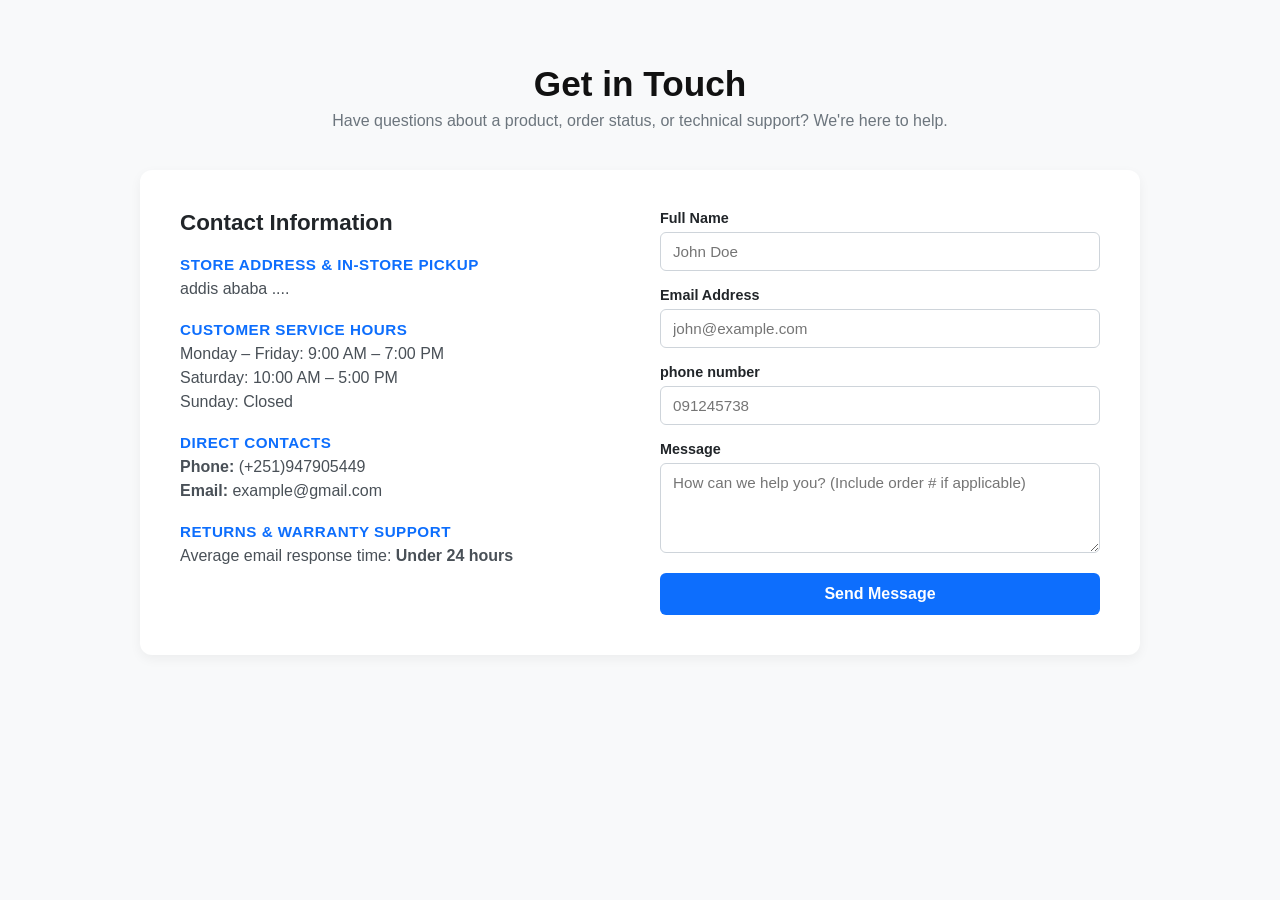
==== index.html @ 13d07531 "contact page" ====
<!DOCTYPE html>
<html lang="en">
<head>
  <meta charset="UTF-8">
  <meta name="viewport" content="width=device-width, initial-scale=1.0">
  <title>Contact Us - Electronics Shop</title>
  <style>
    * { box-sizing: border-box; font-family: -apple-system, BlinkMacSystemFont, "Segoe UI", Roboto, sans-serif; }
    body { background-color: #f8f9fa; color: #212529; margin: 0; padding: 40px 20px; }
    .container { max-width: 1000px; margin: 0 auto; }
    .header { text-align: center; margin-bottom: 40px; }
    .header h1 { font-size: 2.2rem; margin-bottom: 8px; color: #111; }
    .header p { color: #6c757d; margin: 0; }
    
    .grid { display: grid; grid-template-columns: 1fr 1fr; gap: 40px; background: #fff; padding: 40px; border-radius: 12px; box-shadow: 0 4px 12px rgba(0,0,0,0.05); }
    .info-box h2 { font-size: 1.4rem; margin-top: 0; margin-bottom: 20px; }
    .info-item { margin-bottom: 20px; }
    .info-item h3 { font-size: 0.95rem; text-transform: uppercase; letter-spacing: 0.5px; color: #0d6efd; margin: 0 0 4px 0; }
    .info-item p { margin: 0; color: #495057; line-height: 1.5; }
    
    .form-group { margin-bottom: 16px; }
    .form-group label { display: block; font-size: 0.9rem; font-weight: 600; margin-bottom: 6px; }
    .form-group input, .form-group select, .form-group textarea {
      width: 100%; padding: 10px 12px; border: 1px solid #ced4da; border-radius: 6px; font-size: 0.95rem;
    }
    .form-group input:focus, .form-group select:focus, .form-group textarea:focus {
      outline: none; border-color: #0d6efd; box-shadow: 0 0 0 3px rgba(13,110,253,0.15);
    }
    
    button {
      width: 100%; background: #0d6efd; color: #fff; border: none; padding: 12px; font-size: 1rem;
      font-weight: 600; border-radius: 6px; cursor: pointer; transition: background 0.2s;
    }
    button:hover { background: #0b5ed7; }
  </style>
</head>
<body>

<div class="container">
  <div class="header">
    <h1>Get in Touch</h1>
    <p>Have questions about a product, order status, or technical support? We're here to help.</p>
  </div>

  <div class="grid">
    <!-- Contact Info Section -->
    <div class="info-box">
      <h2>Contact Information</h2>
      
      <div class="info-item">
        <h3>Store Address & In-Store Pickup</h3>
        <p>addis ababa ....</p>
      </div>

      <div class="info-item">
        <h3>Customer Service Hours</h3>
        <p>Monday – Friday: 9:00 AM – 7:00 PM<br>Saturday: 10:00 AM – 5:00 PM<br>Sunday: Closed</p>
      </div>

      <div class="info-item">
        <h3>Direct Contacts</h3>
        <p><strong>Phone:</strong> (+251)947905449<br><strong>Email:</strong> example@gmail.com</p>
      </div>

      <div class="info-item">
        <h3>Returns & Warranty Support</h3>
        <p>Average email response time: <strong>Under 24 hours</strong></p>
      </div>
    </div>

    <!-- Contact Form Section -->
    <div>
      <form action="#" method="POST">
        <div class="form-group">
          <label for="name">Full Name</label>
          <input type="text" id="name" name="name" required placeholder="John Doe">
        </div>

        <div class="form-group">
          <label for="email">Email Address</label>
          <input type="email" id="email" name="email" required placeholder="john@example.com">
        </div>

        <div class="form-group">
          <label for="subject">phone number</label>
           <input type="text" required placeholder="091245738">
          </select>
        </div>

        <div class="form-group">
          <label for="message">Message</label>
          <textarea id="message" name="message" rows="4" required placeholder="How can we help you? (Include order # if applicable)"></textarea>
        </div>
        <button type="submit">Send Message</button>
      </form>
    </div>
  </div>
</div>

</body>
</html>
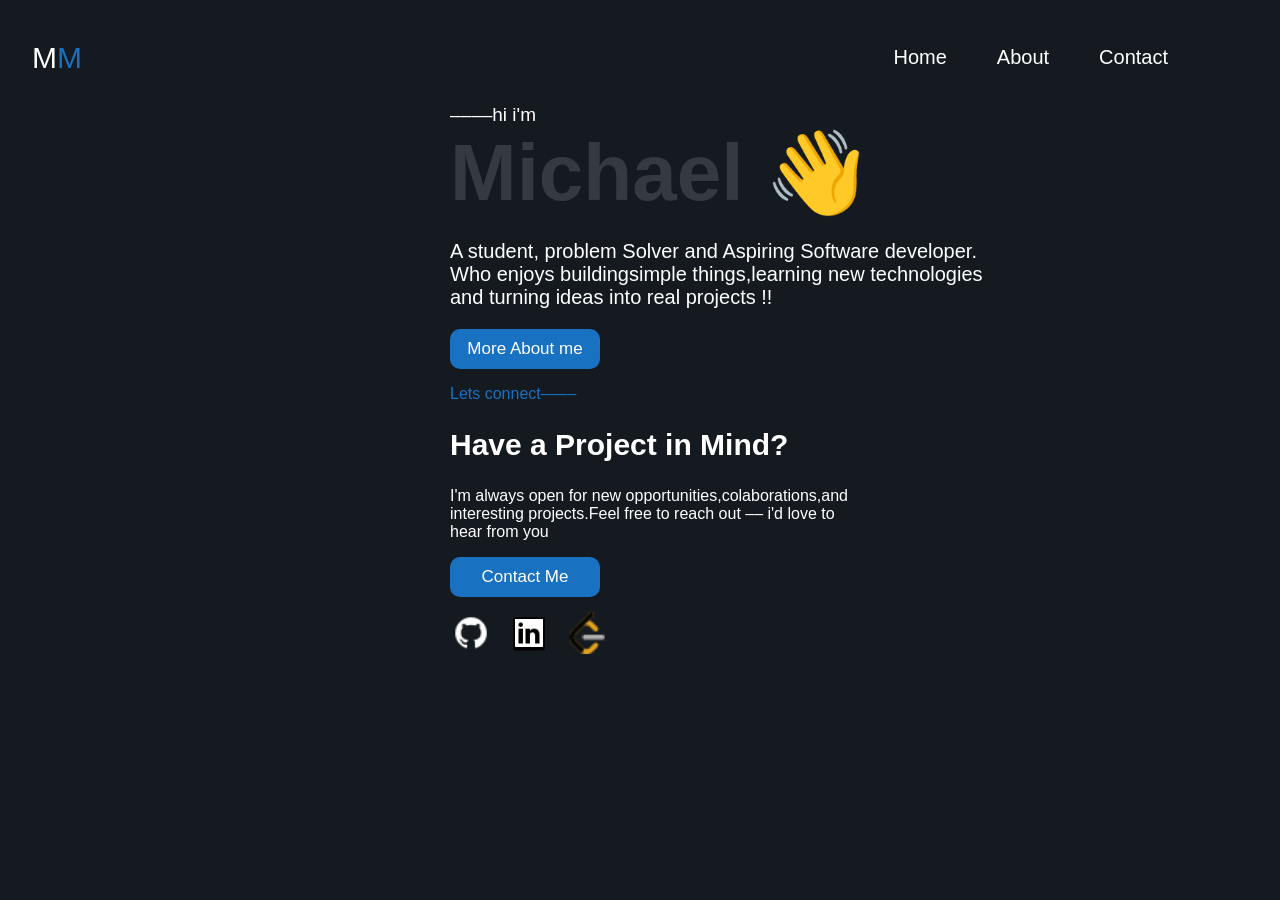
==== commit aeb37069: "personal website home page and about page almost end" ====
--- a/index.html
+++ b/index.html
@@ -3,99 +3,55 @@
 <head>
   <meta charset="UTF-8">
   <meta name="viewport" content="width=device-width, initial-scale=1.0">
-  <title>Contact Us - Electronics Shop</title>
-  <style>
-    * { box-sizing: border-box; font-family: -apple-system, BlinkMacSystemFont, "Segoe UI", Roboto, sans-serif; }
-    body { background-color: #f8f9fa; color: #212529; margin: 0; padding: 40px 20px; }
-    .container { max-width: 1000px; margin: 0 auto; }
-    .header { text-align: center; margin-bottom: 40px; }
-    .header h1 { font-size: 2.2rem; margin-bottom: 8px; color: #111; }
-    .header p { color: #6c757d; margin: 0; }
-    
-    .grid { display: grid; grid-template-columns: 1fr 1fr; gap: 40px; background: #fff; padding: 40px; border-radius: 12px; box-shadow: 0 4px 12px rgba(0,0,0,0.05); }
-    .info-box h2 { font-size: 1.4rem; margin-top: 0; margin-bottom: 20px; }
-    .info-item { margin-bottom: 20px; }
-    .info-item h3 { font-size: 0.95rem; text-transform: uppercase; letter-spacing: 0.5px; color: #0d6efd; margin: 0 0 4px 0; }
-    .info-item p { margin: 0; color: #495057; line-height: 1.5; }
-    
-    .form-group { margin-bottom: 16px; }
-    .form-group label { display: block; font-size: 0.9rem; font-weight: 600; margin-bottom: 6px; }
-    .form-group input, .form-group select, .form-group textarea {
-      width: 100%; padding: 10px 12px; border: 1px solid #ced4da; border-radius: 6px; font-size: 0.95rem;
-    }
-    .form-group input:focus, .form-group select:focus, .form-group textarea:focus {
-      outline: none; border-color: #0d6efd; box-shadow: 0 0 0 3px rgba(13,110,253,0.15);
-    }
-    
-    button {
-      width: 100%; background: #0d6efd; color: #fff; border: none; padding: 12px; font-size: 1rem;
-      font-weight: 600; border-radius: 6px; cursor: pointer; transition: background 0.2s;
-    }
-    button:hover { background: #0b5ed7; }
-  </style>
+  <title>Document</title>
+  <link rel="stylesheet" href="index.css">
 </head>
 <body>
+  <header>
+      <nav class="navbar">
+            <div class="logo"><span class="m-white">M</span><span class="m-blue">M</span></div>
+            <ul class="nav-links">
+                <li><a href="index.html">Home</a></li>
+                <li><a href="about.html">About</a></li>
+                <li><a href="contact.html">Contact</a></li>
+            </ul>
+          </nav>
+  </header>
+  <main>
+    <section class="hero">
+      <div class="hero-text">
+        <p id="hi">––––hi i'm</p>
+        <h2 class="name">Michael 👋</h2>
+        <p id="note">A student, problem Solver and Aspiring Software developer.
+          <br> Who enjoys buildingsimple things,learning new technologies 
+          <br>and turning ideas into real projects !!
+        </p>
+        <button class="btn1">More About me</button>
 
-<div class="container">
-  <div class="header">
-    <h1>Get in Touch</h1>
-    <p>Have questions about a product, order status, or technical support? We're here to help.</p>
-  </div>
+        <div class="contacts">
+            <p class="connect">Lets connect––––</p>
+            <h2 class="question">Have a Project in Mind?</h2>
+            <p class="text">I'm always open for new opportunities,colaborations,and<br>
+             interesting projects.Feel free to reach out –– i'd love to <br>
+             hear from you</p>
+             <button class="btn2">Contact Me</button>
+        </div>
+        <div class="social-links">
+          <a href="https://github.com/michaelmelese1" target="_blank" rel="noopener noreferrer" aria-label="GitHub">
+            <img id="github" src="images/icons8-github-32.png" alt="">
+          </a>
+          <a href="https://www.linkedin.com/in/michael-melese-122219375/" target="_blank" rel="noopener noreferrer" aria-label="LinkedIn">
+            <img id="linkedin" src="images/icons8-linkedin-48.png" alt="">
+          </a>
+          <a href="https://leetcode.com/u/michaelmelese/" target="_blank" rel="noopener noreferrer" aria-label="LeetCode">
+            <img id="leetcode" src="images/leetcode.png" alt="">
+          </a>
+        </div>
+      </div>
+      <div class="hero-photo">
 
-  <div class="grid">
-    <!-- Contact Info Section -->
-    <div class="info-box">
-      <h2>Contact Information</h2>
-      
-      <div class="info-item">
-        <h3>Store Address & In-Store Pickup</h3>
-        <p>addis ababa ....</p>
       </div>
-
-      <div class="info-item">
-        <h3>Customer Service Hours</h3>
-        <p>Monday – Friday: 9:00 AM – 7:00 PM<br>Saturday: 10:00 AM – 5:00 PM<br>Sunday: Closed</p>
-      </div>
-
-      <div class="info-item">
-        <h3>Direct Contacts</h3>
-        <p><strong>Phone:</strong> (+251)947905449<br><strong>Email:</strong> example@gmail.com</p>
-      </div>
-
-      <div class="info-item">
-        <h3>Returns & Warranty Support</h3>
-        <p>Average email response time: <strong>Under 24 hours</strong></p>
-      </div>
-    </div>
-
-    <!-- Contact Form Section -->
-    <div>
-      <form action="#" method="POST">
-        <div class="form-group">
-          <label for="name">Full Name</label>
-          <input type="text" id="name" name="name" required placeholder="John Doe">
-        </div>
-
-        <div class="form-group">
-          <label for="email">Email Address</label>
-          <input type="email" id="email" name="email" required placeholder="john@example.com">
-        </div>
-
-        <div class="form-group">
-          <label for="subject">phone number</label>
-           <input type="text" required placeholder="091245738">
-          </select>
-        </div>
-
-        <div class="form-group">
-          <label for="message">Message</label>
-          <textarea id="message" name="message" rows="4" required placeholder="How can we help you? (Include order # if applicable)"></textarea>
-        </div>
-        <button type="submit">Send Message</button>
-      </form>
-    </div>
-  </div>
-</div>
-
+    </section>
+  </main>
 </body>
 </html>
--- a/index.css
+++ b/index.css
@@ -0,0 +1,112 @@
+body{
+    margin: 0;
+    padding: 0;
+    background-color: #151a20;
+    font-family: Arial, sans-serif;
+}
+.navbar{
+    display: flex;
+    flex-direction: row;
+    align-items: center;
+    justify-content: space-between;
+    color: white;
+    box-sizing: border-box;
+    width: 100%;
+    padding: 30px 2rem 0;
+}
+.nav-links{
+    text-decoration: none;
+    list-style: none;
+    display: flex;
+    flex-direction: row;
+    gap:50px;
+    padding-right: 80px;
+}
+.nav-links a{
+    text-decoration: none;
+    color: white;
+    font-size: 20px;
+}
+.nav-links a:hover{
+    color: #1971c2;
+}
+nav .logo{
+    padding-left: 0;
+}
+.logo{
+    line-height: 1;
+    display: flex;
+    align-items: center;
+    gap: 0;
+    font-size: 30px;
+}
+.m-white{
+    color: white;
+}
+.m-blue{
+    color: #1971c2;
+}
+#hi{
+    color: white;
+    font-size: 19px;
+    margin-bottom: 0;
+}
+.name{
+    color: #343a40;
+    font-size: 80px;
+    padding-top: -90px;
+    margin-bottom: 0;
+    margin-top: 0%;
+}
+#note{
+    color: white;
+    font-size: 20px;
+}
+.hero{
+    padding-left: 50px;
+}
+.hero{
+    display: flex;
+    flex-direction: row;
+    align-items: space-around;
+    padding-left: 450px;
+}
+.social-links{
+    display: flex;
+    align-items: center;
+    gap: 16px;
+}
+.social-links img{
+    padding-top: 15px;
+    width: 42px;
+    height: 42px;
+    object-fit: contain;
+}
+.btn1{
+    background-color: #1971c2;
+    border-radius: 10px;
+    border: #1971c2;
+    color: white;
+    height: 40px;
+    width: 150px;
+    font-size: 17px;
+}
+.btn2{
+    background-color: #1971c2;
+    border-radius: 10px;
+    border: #1971c2;
+    color: white;
+    height: 40px;
+    width: 150px;
+    font-size: 17px;
+}
+.connect{
+    color: #1971c2;
+}
+.question{
+    color: white;
+    font-size:30px ;
+}
+.text{
+    color: white;
+}
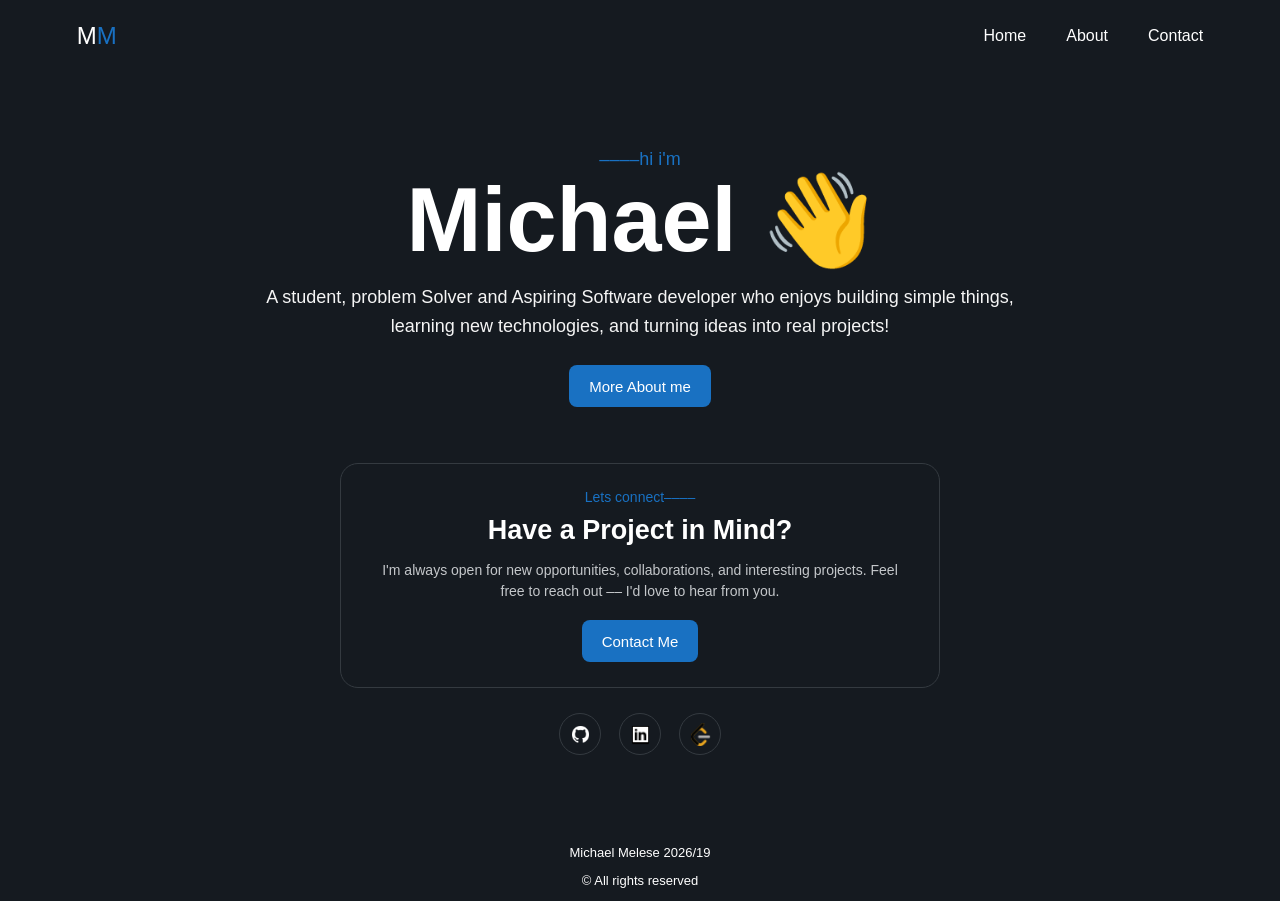
==== commit 326cbf8f: "Improvements on Home and About page" ====
--- a/index.html
+++ b/index.html
@@ -3,7 +3,7 @@
 <head>
   <meta charset="UTF-8">
   <meta name="viewport" content="width=device-width, initial-scale=1.0">
-  <title>Document</title>
+  <title>Home</title>
   <link rel="stylesheet" href="index.css">
 </head>
 <body>
@@ -22,19 +22,14 @@
       <div class="hero-text">
         <p id="hi">––––hi i'm</p>
         <h2 class="name">Michael 👋</h2>
-        <p id="note">A student, problem Solver and Aspiring Software developer.
-          <br> Who enjoys buildingsimple things,learning new technologies 
-          <br>and turning ideas into real projects !!
-        </p>
-        <button class="btn1">More About me</button>
+        <p id="note">A student, problem Solver and Aspiring Software developer who enjoys building simple things, learning new technologies, and turning ideas into real projects!</p>
+        <a class="btn1" href="about.html">More About me</a>
 
         <div class="contacts">
             <p class="connect">Lets connect––––</p>
             <h2 class="question">Have a Project in Mind?</h2>
-            <p class="text">I'm always open for new opportunities,colaborations,and<br>
-             interesting projects.Feel free to reach out –– i'd love to <br>
-             hear from you</p>
-             <button class="btn2">Contact Me</button>
+            <p class="text">I'm always open for new opportunities, collaborations, and interesting projects. Feel free to reach out –– I'd love to hear from you.</p>
+             <a class="btn2" href="contact.html">Contact Me</a>
         </div>
         <div class="social-links">
           <a href="https://github.com/michaelmelese1" target="_blank" rel="noopener noreferrer" aria-label="GitHub">
@@ -48,10 +43,11 @@
           </a>
         </div>
       </div>
-      <div class="hero-photo">
-
-      </div>
     </section>
   </main>
+  <footer>
+      <p>Michael Melese 2026/19</p>
+      <p>© All rights reserved</p>
+  </footer>  
 </body>
 </html>
--- a/index.css
+++ b/index.css
@@ -1,112 +1,199 @@
-body{
+* {
+    box-sizing: border-box;
+}
+
+body {
     margin: 0;
     padding: 0;
     background-color: #151a20;
+    color: white;
     font-family: Arial, sans-serif;
 }
-.navbar{
+.navbar {
+    width: 100%;
     display: flex;
-    flex-direction: row;
     align-items: center;
     justify-content: space-between;
+    padding: 24px 6%;
+}
+
+.logo {
+    display: flex;
+    font-size: 24px;
+    line-height: 1;
+}
+
+.m-white {
     color: white;
-    box-sizing: border-box;
-    width: 100%;
-    padding: 30px 2rem 0;
 }
-.nav-links{
-    text-decoration: none;
-    list-style: none;
-    display: flex;
-    flex-direction: row;
-    gap:50px;
-    padding-right: 80px;
-}
-.nav-links a{
-    text-decoration: none;
-    color: white;
-    font-size: 20px;
-}
-.nav-links a:hover{
+
+.m-blue {
     color: #1971c2;
 }
-nav .logo{
-    padding-left: 0;
+
+.nav-links {
+    display: flex;
+    gap: clamp(18px, 4vw, 40px);
+    list-style: none;
+    margin: 0;
+    padding: 0;
 }
-.logo{
-    line-height: 1;
+
+.nav-links a {
+    color: white;
+    text-decoration: none;
+    font-size: 16px;
+    transition: 0.3s;
+}
+.nav-links a:hover {
+    color: #1971c2;
+}
+.hero {
+    min-height: calc(100vh - 140px);
     display: flex;
     align-items: center;
-    gap: 0;
-    font-size: 30px;
+    justify-content: center;
+    padding: 48px 6%;
 }
-.m-white{
+
+.hero-text {
+    width: min(100%, 760px);
+    text-align: center;
+}
+
+#hi {
+    color: #1971c2;
+    font-size: 18px;
+    margin: 0 0 5px;
+}
+.name {
     color: white;
+    font-size: clamp(55px, 8vw, 90px);
+    margin: 0 0 15px;
+    line-height: 1;
 }
-.m-blue{
+
+#note {
+    color: #f5f5f5;
+    font-size: 18px;
+    line-height: 1.6;
+    margin-bottom: 25px;
+}
+.btn1,.btn2 {
+    display: inline-flex;
+    align-items: center;
+    justify-content: center;
+    background-color: #1971c2;
+    border: none;
+    border-radius: 8px;
+    color: white;
+    min-height: 42px;
+    padding: 0 20px;
+    font-size: 15px;
+    cursor: pointer;
+    transition: 0.3s;
+    text-decoration: none;
+}
+.btn1:hover,.btn2:hover {
+    background-color: #2584dc;
+    transform: translateY(-2px);
+}
+.contacts {
+    margin: 56px auto 0;
+    padding: 25px 30px;
+    border: 1px solid #343a40;
+    border-radius: 18px;
+    width: min(100%, 600px);
+}
+
+.connect {
     color: #1971c2;
+    font-size: 14px;
+    margin: 0 0 10px;
 }
-#hi{
+
+.question {
     color: white;
-    font-size: 19px;
-    margin-bottom: 0;
+    font-size: 27px;
+    margin: 0 0 12px;
 }
-.name{
-    color: #343a40;
-    font-size: 80px;
-    padding-top: -90px;
-    margin-bottom: 0;
-    margin-top: 0%;
+
+.text {
+    color: #c4c7ca;
+    font-size: 14px;
+    line-height: 1.5;
+    margin-bottom: 18px;
 }
-#note{
-    color: white;
-    font-size: 20px;
-}
-.hero{
-    padding-left: 50px;
-}
-.hero{
-    display: flex;
-    flex-direction: row;
-    align-items: space-around;
-    padding-left: 450px;
-}
-.social-links{
+
+
+.social-links {
     display: flex;
     align-items: center;
-    gap: 16px;
+    justify-content: center;
+    gap: 18px;
+    margin-top: 25px;
 }
-.social-links img{
-    padding-top: 15px;
+
+.social-links a {
+    display: flex;
+    align-items: center;
+    justify-content: center;
     width: 42px;
     height: 42px;
+    border: 1px solid #343a40;
+    border-radius: 50%;
+    transition: 0.3s;
+}
+
+.social-links a:hover {
+    border-color: #1971c2;
+    transform: translateY(-3px);
+}
+
+.social-links img {
+    width: 23px;
+    height: 23px;
     object-fit: contain;
 }
-.btn1{
-    background-color: #1971c2;
-    border-radius: 10px;
-    border: #1971c2;
-    color: white;
-    height: 40px;
-    width: 150px;
-    font-size: 17px;
+
+footer {
+    width: 100%;
+    text-align:center ;
 }
-.btn2{
-    background-color: #1971c2;
-    border-radius: 10px;
-    border: #1971c2;
-    color: white;
-    height: 40px;
-    width: 150px;
-    font-size: 17px;
+footer p {
+    font-size: 13px;
 }
-.connect{
-    color: #1971c2;
-}
-.question{
-    color: white;
-    font-size:30px ;
-}
-.text{
-    color: white;
+
+@media (max-width: 600px) {
+    .navbar {
+        flex-direction: column;
+        gap: 20px;
+        padding: 22px 5%;
+    }
+
+    .nav-links {
+        gap: 24px;
+    }
+
+    .hero {
+        min-height: auto;
+        padding: 42px 6% 56px;
+    }
+
+    #note {
+        font-size: 16px;
+    }
+
+    .contacts {
+        margin-top: 42px;
+        padding: 22px 18px;
+    }
+
+    .question {
+        font-size: 23px;
+    }
+
+    .text {
+        font-size: 14px;
+    }
 }
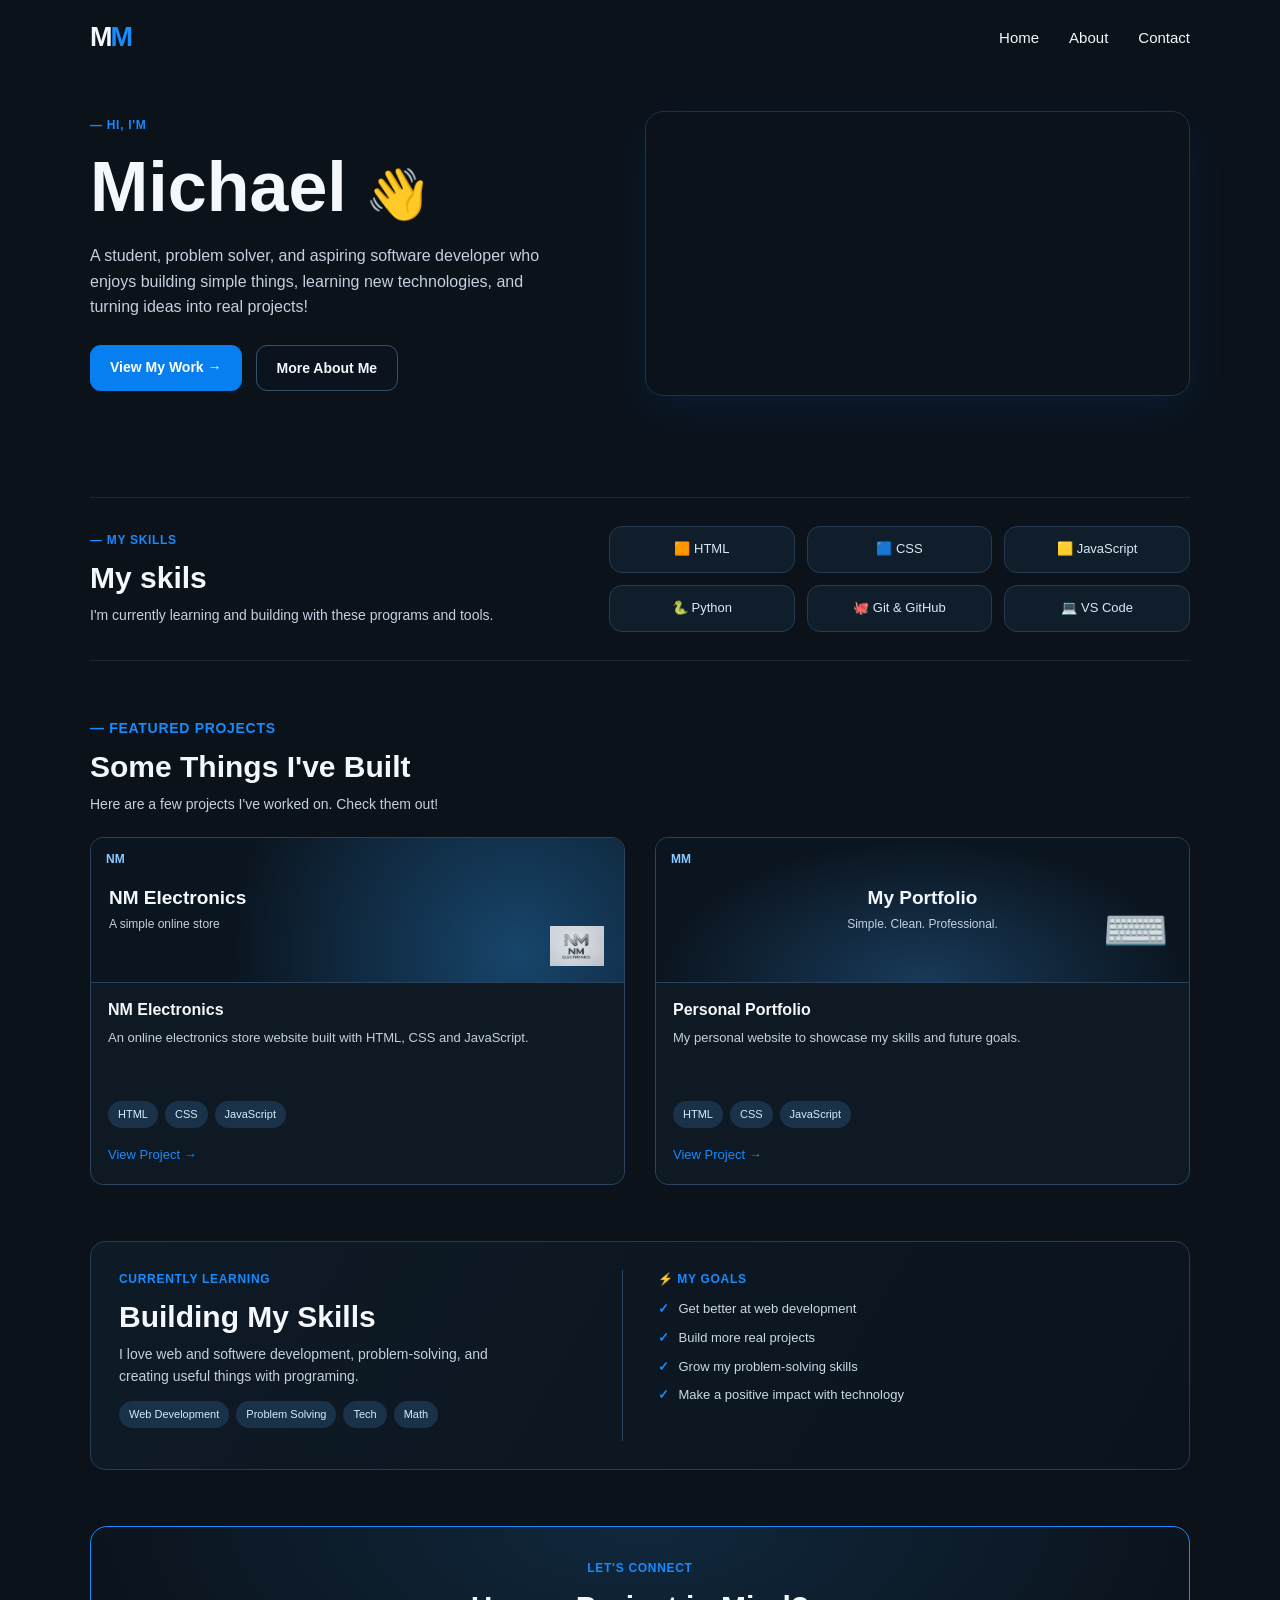
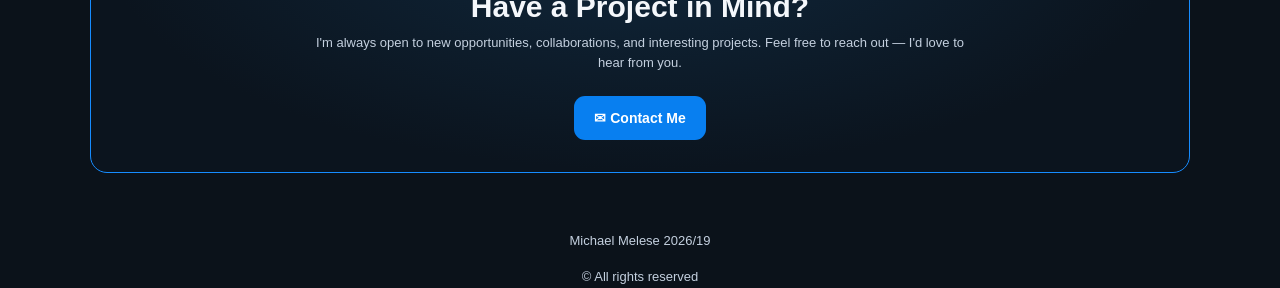
==== commit 57539654: "improvments on home page and small changes on other pages" ====
--- a/index.html
+++ b/index.html
@@ -1,53 +1,179 @@
+
 <!DOCTYPE html>
 <html lang="en">
 <head>
-  <meta charset="UTF-8">
-  <meta name="viewport" content="width=device-width, initial-scale=1.0">
-  <title>Home</title>
-  <link rel="stylesheet" href="index.css">
+    <meta charset="UTF-8">
+    <meta name="viewport" content="width=device-width, initial-scale=1.0">
+    <title>Michael | Portfolio</title>
+    <link rel="stylesheet" href="index.css">
 </head>
 <body>
-  <header>
-      <nav class="navbar">
-            <div class="logo"><span class="m-white">M</span><span class="m-blue">M</span></div>
-            <ul class="nav-links">
-                <li><a href="index.html">Home</a></li>
-                <li><a href="about.html">About</a></li>
-                <li><a href="contact.html">Contact</a></li>
-            </ul>
-          </nav>
-  </header>
-  <main>
-    <section class="hero">
-      <div class="hero-text">
-        <p id="hi">––––hi i'm</p>
-        <h2 class="name">Michael 👋</h2>
-        <p id="note">A student, problem Solver and Aspiring Software developer who enjoys building simple things, learning new technologies, and turning ideas into real projects!</p>
-        <a class="btn1" href="about.html">More About me</a>
+    <header class="navbar">
+        <a href="#home" class="logo">M<span>M</span></a>
+        <nav>
+            <a href="index.html">Home</a>
+            <a href="about.html">About</a>
+            <a href="contact.html">Contact</a>
+        </nav>
+    </header>
+    <main>
+        <section class="hero" id="home">
+            <div class="hero-text">
+                <p class="eyebrow">— HI, I'M</p>
+                <h1>Michael <span>👋</span></h1>
 
-        <div class="contacts">
-            <p class="connect">Lets connect––––</p>
-            <h2 class="question">Have a Project in Mind?</h2>
-            <p class="text">I'm always open for new opportunities, collaborations, and interesting projects. Feel free to reach out –– I'd love to hear from you.</p>
-             <a class="btn2" href="contact.html">Contact Me</a>
-        </div>
-        <div class="social-links">
-          <a href="https://github.com/michaelmelese1" target="_blank" rel="noopener noreferrer" aria-label="GitHub">
-            <img id="github" src="images/icons8-github-32.png" alt="">
-          </a>
-          <a href="https://www.linkedin.com/in/michael-melese-122219375/" target="_blank" rel="noopener noreferrer" aria-label="LinkedIn">
-            <img id="linkedin" src="images/icons8-linkedin-48.png" alt="">
-          </a>
-          <a href="https://leetcode.com/u/michaelmelese/" target="_blank" rel="noopener noreferrer" aria-label="LeetCode">
-            <img id="leetcode" src="images/leetcode.png" alt="">
-          </a>
-        </div>
-      </div>
-    </section>
-  </main>
-  <footer>
-      <p>Michael Melese 2026/19</p>
-      <p>© All rights reserved</p>
-  </footer>  
+                <p class="intro">
+                    A student, problem solver, and aspiring software
+                    developer who enjoys building simple things,
+                    learning new technologies, and turning ideas
+                    into real projects!
+                </p>
+
+                <div class="hero-buttons">
+                    <a href="#projects" class="button button-blue">
+                        View My Work →
+                    </a>
+
+                    <a href="about.html" class="button button-outline">
+                        More About Me
+                    </a>
+                </div>
+            </div>
+
+            <div class="hero-image"></div>
+        </section>
+
+
+        <section class="skills section">
+            <div>
+                <p class="eyebrow">— MY SKILLS</p>
+                <h2>My skils</h2>
+                <p>I'm currently learning and building with these
+                   programs and tools.</p>
+            </div>
+
+            <div class="skill-list">
+                <div class="skill">🟧 HTML</div>
+                <div class="skill">🟦 CSS</div>
+                <div class="skill">🟨 JavaScript</div>
+                <div class="skill">🐍 Python</div>
+                <div class="skill">🐙 Git &amp; GitHub</div>
+                <div class="skill">💻 VS Code</div>
+            </div>
+        </section>
+        
+        <section class="projects section" id="projects">
+            <div class="projects-heading">
+                <div>
+                    <p class="eyebrow">— FEATURED PROJECTS</p>
+                    <h2>Some Things I've Built</h2>
+                    <p>Here are a few projects I've worked on.
+                       Check them out!</p>
+                </div>
+            </div>
+
+            <div class="project-grid">
+
+                <article class="project-card">
+                    <div class="project-preview preview-store">
+                        <span class="preview-logo">NM</span>
+                        <div>
+                            <h3>NM Electronics</h3>
+                            <p>A simple online store</p>
+                        </div>
+                        <img class="preview-emoji project-logo" src="images/logo.jpeg" alt="NM Electronics logo">
+                    </div>
+
+                    <div class="project-info">
+                        <h3>NM Electronics</h3>
+                        <p>An online electronics store website built
+                           with HTML, CSS and JavaScript.</p>
+
+                        <div class="tags">
+                            <span>HTML</span>
+                            <span>CSS</span>
+                            <span>JavaScript</span>
+                        </div>
+
+                        <a href="https://n-melectronics.vercel.app/" class="text-link">View Project →</a>
+                    </div>
+                </article>
+
+                <article class="project-card">
+                    <div class="project-preview preview-portfolio">
+                        <span class="preview-logo">MM</span>
+                        <div>
+                            <h3>My Portfolio</h3>
+                            <p>Simple. Clean. Professional.</p>
+                        </div>
+                        <span class="preview-emoji">⌨️</span>
+                    </div>
+
+                    <div class="project-info">
+                        <h3>Personal Portfolio</h3>
+                        <p>My personal website to showcase my skills
+                           and future goals.</p>
+
+                        <div class="tags">
+                            <span>HTML</span>
+                            <span>CSS</span>
+                            <span>JavaScript</span>
+                        </div>
+
+                        <a href="#" class="text-link">View Project →</a>
+                    </div>
+                </article>
+            </div>
+        </section>
+
+        <section class="about-panel section" id="about">
+            <div class="about-part">
+                <p class="eyebrow">CURRENTLY LEARNING</p>
+                <h2>Building My Skills</h2>
+
+                <p>
+                    I love web and softwere development, problem-solving, and
+                    creating useful things with programing.
+                </p>
+
+                <div class="tags">
+                    <span>Web Development</span>
+                    <span>Problem Solving</span>
+                    <span>Tech</span>
+                    <span>Math</span>
+                </div>
+            </div>
+
+            <div class="goals-part">
+                <p class="eyebrow">⚡ MY GOALS</p>
+
+                <ul>
+                    <li>Get better at web development</li>
+                    <li>Build more real projects</li>
+                    <li>Grow my problem-solving skills</li>
+                    <li>Make a positive impact with technology</li>
+                </ul>
+            </div>
+        </section>
+        <section class="contact section" id="contact">
+            <p class="eyebrow">LET'S CONNECT</p>
+            <h2>Have a Project in Mind?</h2>
+
+            <p>
+                I'm always open to new opportunities, collaborations,
+                and interesting projects. Feel free to reach out —
+                I'd love to hear from you.
+            </p>
+
+            <a href="contact.html"
+               class="button button-blue">
+                ✉ Contact Me
+            </a>
+        </section>
+    </main>
+    <footer>
+       <p>Michael Melese 2026/19</p>
+       <p>© All rights reserved</p>
+    </footer>
 </body>
-</html>+</html>
--- a/index.css
+++ b/index.css
@@ -1,199 +1,542 @@
+
 * {
     box-sizing: border-box;
-}
-
-body {
     margin: 0;
     padding: 0;
-    background-color: #151a20;
-    color: white;
-    font-family: Arial, sans-serif;
+}
+
+html {
+    scroll-behavior: smooth;
+}
+
+body {
+    background: #0b121a;
+    color: #f4f7fb;
+    font-family: Arial, Helvetica, sans-serif;
+    line-height: 1.6;
+}
+a {
+    color: inherit;
+    text-decoration: none;
+}
+p {
+    color: #c4d0df;
+}
+.navbar,
+main,
+.footer {
+    width: min(1100px, 90%);
+    margin: 0 auto;
 }
 .navbar {
-    width: 100%;
+    min-height: 76px;
     display: flex;
     align-items: center;
     justify-content: space-between;
-    padding: 24px 6%;
-}
-
+}
 .logo {
-    display: flex;
-    font-size: 24px;
-    line-height: 1;
-}
-
-.m-white {
+    font-size: 27px;
+    font-weight: bold;
+    letter-spacing: -2px;
+}
+.logo span {
+    color: #168cff;
+}
+.navbar nav {
+    display: flex;
+    gap: 30px;
+}
+.navbar nav a {
+    font-size: 15px;
+    transition: color 0.2s;
+}
+.navbar nav a:hover,
+.text-link:hover {
+    color: #78bdff;
+}
+.section {
+    margin-top: 56px;
+}
+.eyebrow {
+    color: #168cff;
+    font-size: 12px;
+    font-weight: bold;
+    letter-spacing: 0.7px;
+    margin-bottom: 10px;
+}
+h1, h2, h3 {
+    line-height: 1.2;
+}
+
+h2 {
+    font-size: clamp(23px, 3vw, 30px);
+    margin-bottom: 8px;
+}
+
+.button {
+    display: inline-block;
+    padding: 11px 20px;
+    border-radius: 11px;
+    font-size: 14px;
+    font-weight: bold;
+    transition: transform 0.2s, background 0.2s;
+}
+
+.button:hover {
+    transform: translateY(-2px);
+}
+
+.button-blue {
+    background: #087ff0;
     color: white;
 }
 
-.m-blue {
-    color: #1971c2;
-}
-
-.nav-links {
-    display: flex;
-    gap: clamp(18px, 4vw, 40px);
+.button-blue:hover {
+    background: #2494ff;
+}
+
+.button-outline {
+    border: 1px solid #34516d;
+    background: #0b141e;
+}
+
+.button-outline:hover {
+    background: #172638;
+}
+
+.text-link {
+    color: #168cff;
+    font-size: 13px;
+    white-space: nowrap;
+}
+
+.hero {
+    min-height: 350px;
+    display: grid;
+    grid-template-columns: 1fr 1.05fr;
+    align-items: center;
+    gap: 35px;
+    padding: 35px 0 45px;
+}
+
+.hero-text {
+    max-width: 470px;
+}
+
+.hero h1 {
+    font-size: clamp(48px, 6vw, 70px);
+    margin-bottom: 14px;
+}
+
+.hero h1 span {
+    font-size: 0.7em;
+}
+
+.intro {
+    font-size: 16px;
+    max-width: 470px;
+}
+
+.hero-buttons {
+    display: flex;
+    flex-wrap: wrap;
+    gap: 14px;
+    margin-top: 25px;
+}
+
+.hero-image {
+    min-height: 285px;
+    width: 100%;
+    border-radius: 18px;
+    background-image: url(
+        "https://images.unsplash.com/photo-1498050108023-c5249f4df085?auto=format&fit=crop&w=1200&q=85"
+    );
+    background-size: cover;
+    background-position: center;
+    border: 1px solid #1b344c;
+    box-shadow: 0 15px 45px rgba(0, 95, 210, 0.12);
+}
+
+.skills {
+    display: grid;
+    grid-template-columns: 1fr 1.2fr;
+    align-items: center;
+    gap: 35px;
+    padding: 28px 0;
+    border-top: 1px solid #172633;
+    border-bottom: 1px solid #172633;
+}
+
+.skills p:not(.eyebrow) {
+    font-size: 14px;
+}
+
+.skill-list {
+    display: grid;
+    grid-template-columns: repeat(3, minmax(0, 1fr));
+    gap: 12px;
+}
+
+.skill {
+    padding: 12px 10px;
+    text-align: center;
+    background: #101d2a;
+    border: 1px solid #243d55;
+    border-radius: 13px;
+    color: #dce8f5;
+    font-size: 13px;
+}
+
+.projects-heading {
+    display: flex;
+    justify-content: space-between;
+    align-items: end;
+    gap: 20px;
+    margin-bottom: 22px;
+}
+
+.projects-heading p {
+    font-size: 14px;
+}
+
+.projects-heading .text-link {
+    margin-bottom: 7px;
+}
+
+.project-grid {
+    display: grid;
+    grid-template-columns: repeat(2, minmax(0, 1fr));
+    gap: 30px;
+}
+
+.project-card {
+    overflow: hidden;
+    background: #0e1924;
+    border: 1px solid #29445e;
+    border-radius: 13px;
+    transition: transform 0.2s, border-color 0.2s;
+}
+
+.project-card:hover {
+    transform: translateY(-4px);
+    border-color: #168cff;
+}
+
+.project-preview {
+    min-height: 145px;
+    padding: 18px;
+    position: relative;
+    display: flex;
+    flex-direction: column;
+    justify-content: center;
+    overflow: hidden;
+    border-bottom: 1px solid #29445e;
+}
+
+.project-preview h3 {
+    font-size: 19px;
+    margin-bottom: 5px;
+}
+
+.project-preview p {
+    font-size: 12px;
+}
+
+.preview-logo {
+    position: absolute;
+    top: 12px;
+    left: 15px;
+    color: #8bcaff;
+    font-size: 12px;
+    font-weight: bold;
+}
+
+.preview-emoji {
+    position: absolute;
+    right: 20px;
+    bottom: 9px;
+    font-size: 54px;
+    opacity: 0.85;
+}
+
+.project-logo {
+    width: 54px;
+    height: 54px;
+    object-fit: contain;
+}
+
+.preview-store {
+    background: radial-gradient(circle at 80% 80%, #17456b, #0b1520 65%);
+}
+
+.preview-portfolio {
+    align-items: center;
+    text-align: center;
+    background: radial-gradient(ellipse at bottom, #183a59, #0b1520 70%);
+}
+
+.preview-game {
+    align-items: center;
+    text-align: center;
+    background: radial-gradient(circle at center, #152e49, #0b1520 75%);
+}
+
+.game-icons {
+    display: flex;
+    gap: 12px;
+    margin-top: 14px;
+}
+
+.game-icons span {
+    display: grid;
+    place-items: center;
+    width: 39px;
+    height: 39px;
+    background: #102a41;
+    border: 1px solid #28608b;
+    border-radius: 9px;
+    font-size: 21px;
+}
+
+.project-info {
+    padding: 17px;
+}
+
+.project-info h3 {
+    font-size: 16px;
+    margin-bottom: 8px;
+}
+
+.project-info p {
+    font-size: 13px;
+    min-height: 60px;
+}
+
+.tags {
+    display: flex;
+    flex-wrap: wrap;
+    gap: 7px;
+    margin: 13px 0;
+}
+
+.tags span {
+    padding: 5px 10px;
+    border-radius: 20px;
+    background: #19324a;
+    color: #d9e9fa;
+    font-size: 11px;
+}
+
+.about-panel {
+    display: grid;
+    grid-template-columns: 1fr 1fr;
+    gap: 35px;
+    padding: 28px;
+    border: 1px solid #243d55;
+    border-radius: 15px;
+    background: linear-gradient(120deg, #0e1a26, #0b141e);
+}
+
+.about-part {
+    padding-right: 25px;
+    border-right: 1px solid #29445e;
+}
+
+.about-part p:not(.eyebrow) {
+    max-width: 390px;
+    font-size: 14px;
+}
+
+.big-tags {
+    margin-bottom: 0;
+}
+
+.goals-part ul {
     list-style: none;
-    margin: 0;
-    padding: 0;
-}
-
-.nav-links a {
-    color: white;
-    text-decoration: none;
-    font-size: 16px;
-    transition: 0.3s;
-}
-.nav-links a:hover {
-    color: #1971c2;
-}
-.hero {
-    min-height: calc(100vh - 140px);
-    display: flex;
-    align-items: center;
+    margin-top: 10px;
+}
+
+.goals-part li {
+    color: #cbd8e6;
+    font-size: 13px;
+    margin-bottom: 8px;
+}
+
+.goals-part li::before {
+    content: "✓";
+    color: #168cff;
+    font-weight: bold;
+    margin-right: 10px;
+}
+
+.contact {
+    text-align: center;
+    padding: 32px 20px;
+    border: 1px solid #168cff;
+    border-radius: 17px;
+    background: radial-gradient(ellipse at top, #10283d, #0b141e 70%);
+}
+
+.contact p:not(.eyebrow) {
+    font-size: 13px;
+    max-width: 650px;
+    margin: 0 auto 20px;
+}
+
+.contact .button {
+    margin-top: 2px;
+}
+
+.footer {
+    text-align: center;
+    padding: 28px 0 20px;
+}
+
+.social-links {
+    display: flex;
     justify-content: center;
-    padding: 48px 6%;
-}
-
-.hero-text {
-    width: min(100%, 760px);
-    text-align: center;
-}
-
-#hi {
-    color: #1971c2;
-    font-size: 18px;
-    margin: 0 0 5px;
-}
-.name {
-    color: white;
-    font-size: clamp(55px, 8vw, 90px);
-    margin: 0 0 15px;
-    line-height: 1;
-}
-
-#note {
-    color: #f5f5f5;
-    font-size: 18px;
-    line-height: 1.6;
-    margin-bottom: 25px;
-}
-.btn1,.btn2 {
-    display: inline-flex;
-    align-items: center;
-    justify-content: center;
-    background-color: #1971c2;
-    border: none;
-    border-radius: 8px;
-    color: white;
-    min-height: 42px;
-    padding: 0 20px;
-    font-size: 15px;
-    cursor: pointer;
-    transition: 0.3s;
-    text-decoration: none;
-}
-.btn1:hover,.btn2:hover {
-    background-color: #2584dc;
-    transform: translateY(-2px);
-}
-.contacts {
-    margin: 56px auto 0;
-    padding: 25px 30px;
-    border: 1px solid #343a40;
-    border-radius: 18px;
-    width: min(100%, 600px);
-}
-
-.connect {
-    color: #1971c2;
-    font-size: 14px;
-    margin: 0 0 10px;
-}
-
-.question {
-    color: white;
-    font-size: 27px;
-    margin: 0 0 12px;
-}
-
-.text {
-    color: #c4c7ca;
-    font-size: 14px;
-    line-height: 1.5;
-    margin-bottom: 18px;
-}
-
-
-.social-links {
-    display: flex;
-    align-items: center;
-    justify-content: center;
-    gap: 18px;
-    margin-top: 25px;
+    gap: 14px;
+    margin-bottom: 16px;
 }
 
 .social-links a {
-    display: flex;
-    align-items: center;
-    justify-content: center;
+    display: grid;
+    place-items: center;
     width: 42px;
     height: 42px;
-    border: 1px solid #343a40;
+    border: 1px solid #29445e;
     border-radius: 50%;
-    transition: 0.3s;
+    color: #eaf4ff;
+    font-weight: bold;
+    transition: background 0.2s, border-color 0.2s;
 }
 
 .social-links a:hover {
-    border-color: #1971c2;
-    transform: translateY(-3px);
-}
-
-.social-links img {
-    width: 23px;
-    height: 23px;
-    object-fit: contain;
+    background: #12304b;
+    border-color: #168cff;
 }
 
 footer {
     width: 100%;
-    text-align:center ;
+    text-align: center;
+    margin-top: 58px;
 }
 footer p {
     font-size: 13px;
+    margin-top: 15px;
+}
+
+@media (max-width: 850px) {
+    .hero {
+        grid-template-columns: 1fr 0.9fr;
+        gap: 22px;
+    }
+
+    .hero h1 {
+        font-size: 50px;
+    }
+
+    .skill-list {
+        grid-template-columns: repeat(2, minmax(0, 1fr));
+    }
+
+    .project-grid {
+        grid-template-columns: repeat(2, minmax(0, 1fr));
+    }
+
 }
 
 @media (max-width: 600px) {
+    .navbar,
+    main,
+    .footer {
+        width: 92%;
+    }
+
     .navbar {
+        min-height: 68px;
+    }
+
+    .navbar nav {
+        gap: 16px;
+    }
+
+    .navbar nav a {
+        font-size: 13px;
+    }
+
+    .hero {
+        grid-template-columns: 1fr;
+        gap: 25px;
+        padding-top: 28px;
+    }
+
+    .hero h1 {
+        font-size: 48px;
+    }
+
+    .hero-image {
+        min-height: 220px;
+    }
+
+    .section {
+        margin-top: 38px;
+    }
+
+    .skills {
+        grid-template-columns: 1fr;
+        gap: 20px;
+    }
+
+    .projects-heading {
+        align-items: start;
         flex-direction: column;
-        gap: 20px;
-        padding: 22px 5%;
-    }
-
-    .nav-links {
-        gap: 24px;
-    }
-
-    .hero {
-        min-height: auto;
-        padding: 42px 6% 56px;
-    }
-
-    #note {
-        font-size: 16px;
-    }
-
-    .contacts {
-        margin-top: 42px;
-        padding: 22px 18px;
-    }
-
-    .question {
-        font-size: 23px;
-    }
-
-    .text {
-        font-size: 14px;
+    }
+
+    .project-grid {
+        grid-template-columns: 1fr;
+    }
+
+    .project-card:last-child {
+        grid-column: auto;
+    }
+    .project-info p {
+        min-height: 0;
+    }
+    .about-panel {
+        grid-template-columns: 1fr;
+        gap: 22px;
+        padding: 22px;
+    }
+    .about-part {
+        padding-right: 0;
+        padding-bottom: 20px;
+        border-right: none;
+        border-bottom: 1px solid #29445e;
+    }
+    .contact {
+        padding: 28px 16px;
+    }
+}
+@media (max-width: 360px) {
+    .navbar nav {
+        gap: 10px;
+    }
+
+    .navbar nav a {
+        font-size: 12px;
+    }
+
+    .hero h1 {
+        font-size: 40px;
+    }
+
+    .hero-buttons {
+        flex-direction: column;
+        align-items: stretch;
+    }
+
+    .hero-buttons .button {
+        text-align: center;
     }
 }
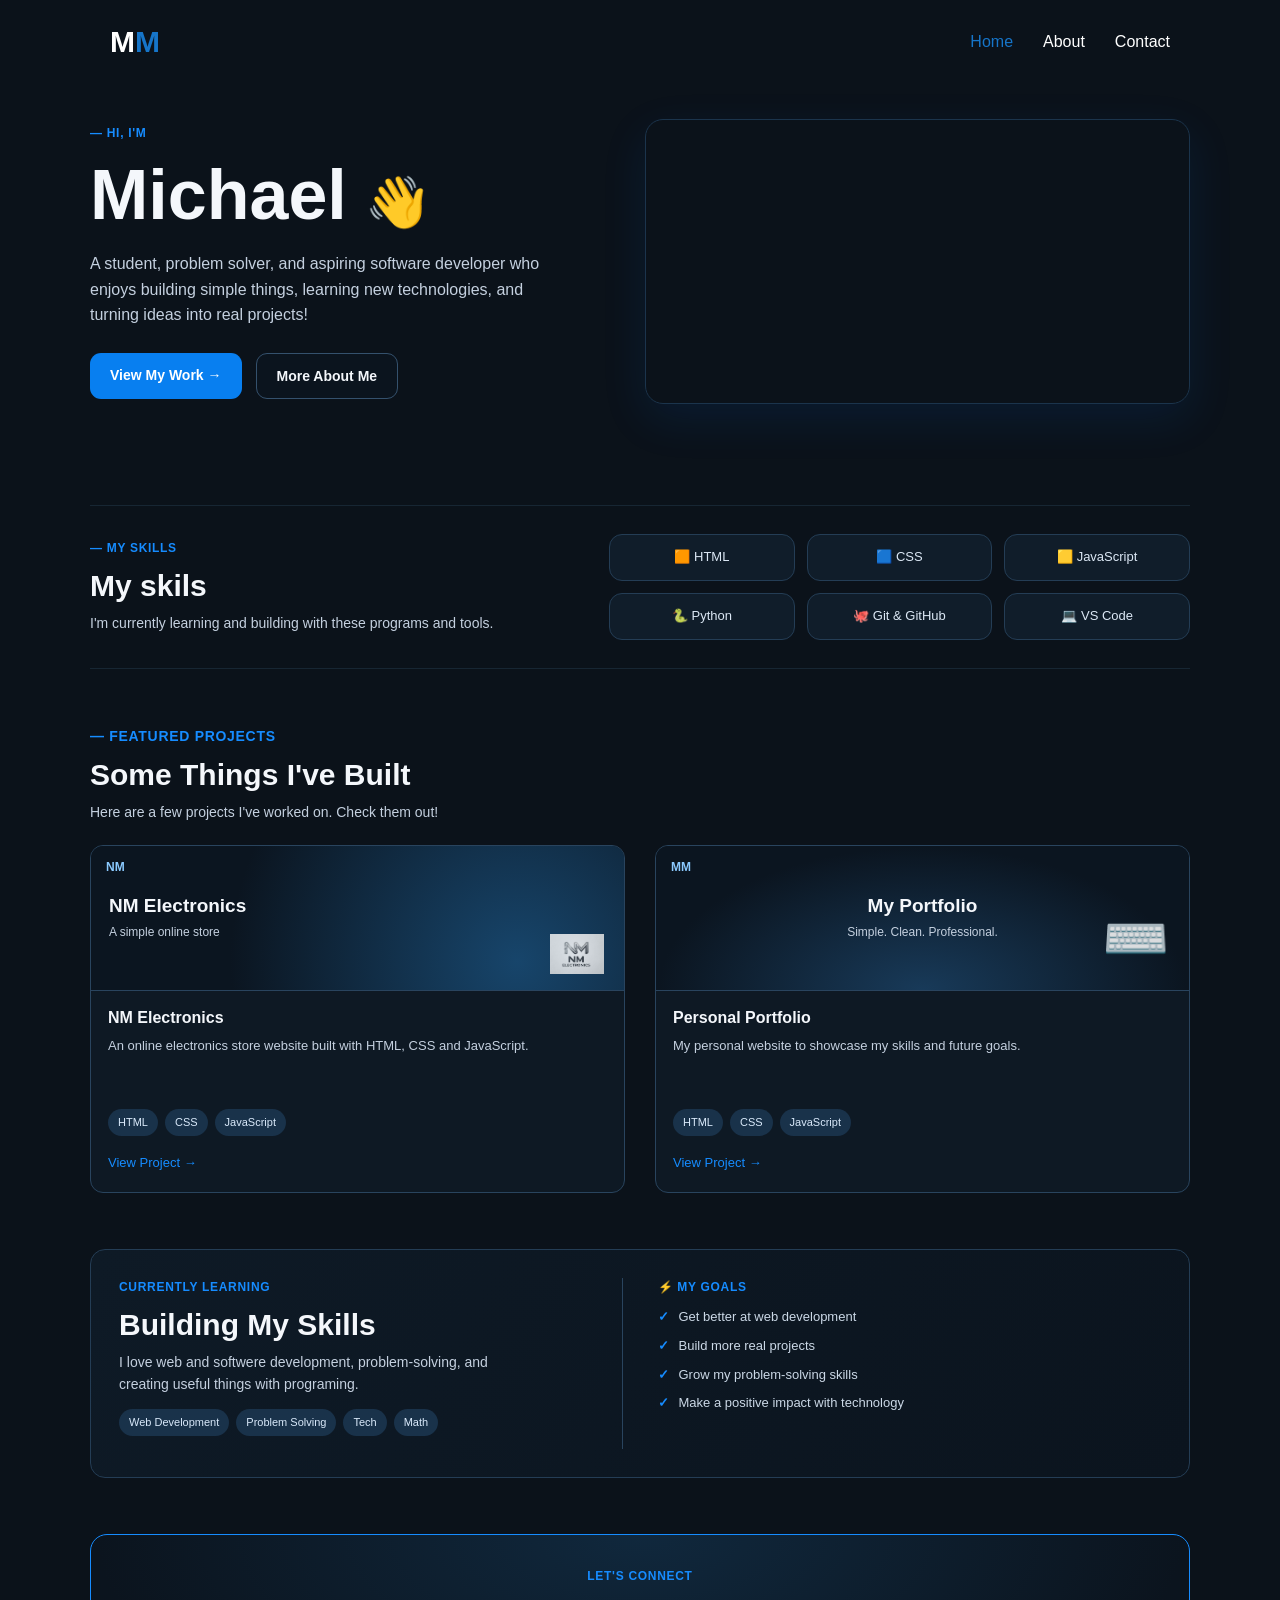
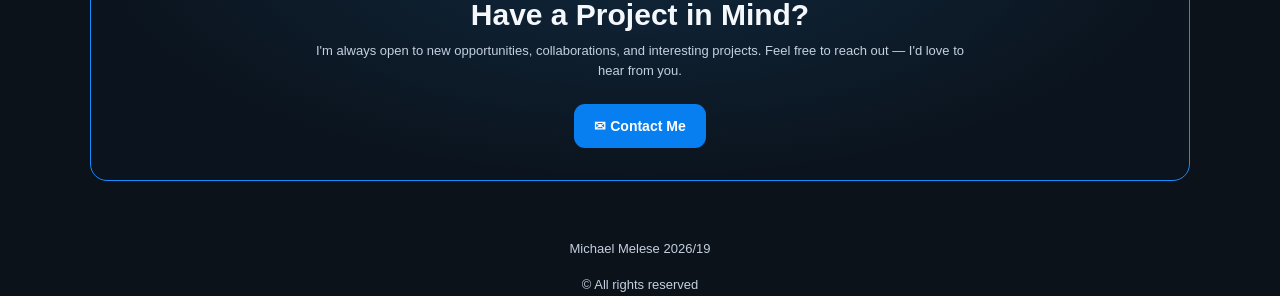
==== commit 345fdaf4: "Improvements in the home page and other pages" ====
--- a/index.html
+++ b/index.html
@@ -9,12 +9,15 @@
 </head>
 <body>
     <header class="navbar">
-        <a href="#home" class="logo">M<span>M</span></a>
+
+        <a href="index.html" class="logo">M<span>M</span></a>
+
         <nav>
-            <a href="index.html">Home</a>
+            <a href="index.html" class="active">Home</a>
             <a href="about.html">About</a>
             <a href="contact.html">Contact</a>
         </nav>
+
     </header>
     <main>
         <section class="hero" id="home">
--- a/index.css
+++ b/index.css
@@ -22,35 +22,45 @@
 p {
     color: #c4d0df;
 }
-.navbar,
 main,
 .footer {
     width: min(1100px, 90%);
     margin: 0 auto;
 }
 .navbar {
-    min-height: 76px;
-    display: flex;
+    width: 100%;
+    max-width: 1100px;
+    margin: 0 auto;
+    padding: 25px 20px;
+
+    display: flex;
+    justify-content: space-between;
     align-items: center;
-    justify-content: space-between;
+    line-height: normal;
 }
 .logo {
-    font-size: 27px;
+    font-size: 30px;
     font-weight: bold;
-    letter-spacing: -2px;
+    color: white;
+    text-decoration: none;
 }
 .logo span {
-    color: #168cff;
-}
-.navbar nav {
+    color: #1675c9;
+}
+nav {
     display: flex;
     gap: 30px;
 }
 .navbar nav a {
-    font-size: 15px;
-    transition: color 0.2s;
+    color: white;
+    text-decoration: none;
+    font-size: 16px;
+    transition: color 0.3s;
 }
 .navbar nav a:hover,
+.navbar nav a.active {
+    color: #1675c9;
+}
 .text-link:hover {
     color: #78bdff;
 }
@@ -447,22 +457,9 @@
 }
 
 @media (max-width: 600px) {
-    .navbar,
     main,
     .footer {
         width: 92%;
-    }
-
-    .navbar {
-        min-height: 68px;
-    }
-
-    .navbar nav {
-        gap: 16px;
-    }
-
-    .navbar nav a {
-        font-size: 13px;
     }
 
     .hero {
@@ -518,15 +515,24 @@
         padding: 28px 16px;
     }
 }
+@media (max-width: 480px) {
+    .navbar {
+        padding: 20px;
+    }
+
+    .logo {
+        font-size: 25px;
+    }
+
+    .navbar nav {
+        gap: 15px;
+    }
+
+    .navbar nav a {
+        font-size: 14px;
+    }
+}
 @media (max-width: 360px) {
-    .navbar nav {
-        gap: 10px;
-    }
-
-    .navbar nav a {
-        font-size: 12px;
-    }
-
     .hero h1 {
         font-size: 40px;
     }
